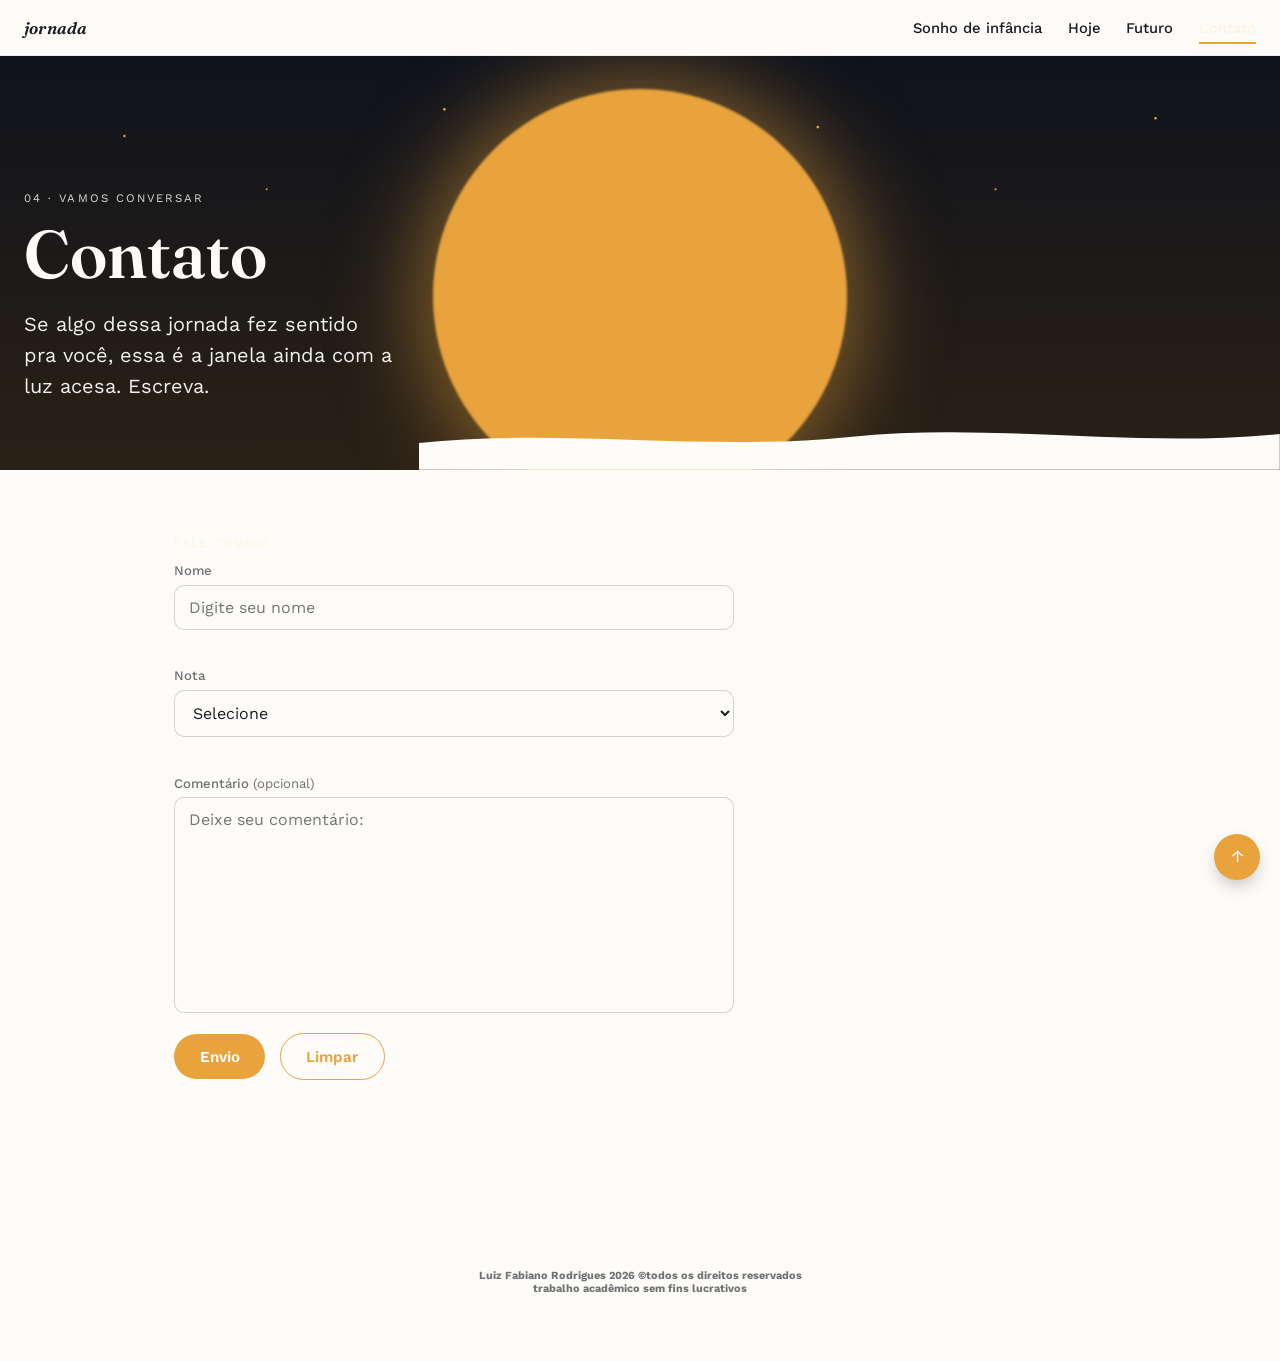
==== contato.html @ 237b1c19 "Add files via upload" ====
<!DOCTYPE html>
<html lang="pt-BR">
<head>
<meta charset="UTF-8">
<meta name="viewport" content="width=device-width, initial-scale=1.0">
<title>Contato — Jornada</title>
<link rel="icon" type="image/jpg" href="img/sol.jpg">
<link rel="stylesheet" href="styles.css">
</head>
<body class="page-contato">
<a class="skip-link" href="#conteudo">Pular para o conteúdo</a>

<nav class="menu" id="topo" aria-label="Navegação principal">
  <span class="menu__brand">jornada</span>
  <ul class="menu__links">
    <li><a href="index.html">Sonho de infância</a></li>
    <li><a href="hoje.html">Hoje</a></li>
    <li><a href="futuro.html">Futuro</a></li>
    <li><a href="contato.html" aria-current="page">Contato</a></li>
  </ul>
</nav>

<header class="horizon" id="horizon">
  <div class="horizon__glow" aria-hidden="true"></div>
  <svg class="horizon__stars" viewBox="0 0 1440 500" preserveAspectRatio="none" aria-hidden="true">
    <g fill="#e8a33d">
      <circle cx="140" cy="90" r="1.4"/><circle cx="300" cy="150" r="1.1"/><circle cx="500" cy="60" r="1.6"/>
      <circle cx="700" cy="130" r="1.2"/><circle cx="920" cy="80" r="1.5"/><circle cx="1120" cy="150" r="1.2"/>
      <circle cx="1300" cy="70" r="1.4"/>
    </g>
  </svg>
  <div class="horizon__content">
    <p class="eyebrow">04 · Vamos conversar</p>
    <h1 class="title">Contato</h1>
    <p class="lede">Se algo dessa jornada fez sentido pra você, essa é a janela ainda com a luz acesa. Escreva.</p>
  </div>
  <svg class="horizon__line" viewBox="0 0 1440 90" preserveAspectRatio="none" aria-hidden="true">
    <path d="M0,45 C240,20 480,60 720,35 C960,10 1200,55 1440,30 L1440,90 L0,90 Z"></path>
  </svg>
</header>

<main id="conteudo">
  <section class="contact-form-wrap">
    <p class="section-label">Fale comigo</p>
    <form name="form1" onsubmit="return processarform()" method="post">
      <div class="field" id="campo-nome">
        <label for="nome">Nome</label>
        <input type="text" size="30" id="nome" name="nome" placeholder="Digite seu nome">
        <span class="field__error" id="erro-nome"></span>
      </div>

      <div class="field" id="campo-nota">
        <label for="nota">Nota</label>
        <select id="nota" name="nota">
          <option value="">Selecione</option>
          <option value="0">0</option>
          <option value="1">1</option>
          <option value="2">2</option>
          <option value="3">3</option>
          <option value="4">4</option>
          <option value="5">5</option>
        </select>
        <span class="field__error" id="erro-nota"></span>
      </div>

      <div class="field" id="campo-comentario">
        <label for="comentario">Comentário <span class="field__optional">(opcional)</span></label>
        <textarea rows="10" cols="30" id="comentario" name="comentario" placeholder="Deixe seu comentário:"></textarea>
      </div>

      <input type="submit" class="btn" name="enviar" value="Envio">
      <input type="reset" class="btn btn--ghost" value="Limpar">
      <p class="form-status" id="status-envio" role="status" aria-live="polite"></p>
    </form>
  </section>
</main>



<script>
function processarform() {
  const nome = document.forms["form1"]["nome"];
  const nota = document.forms["form1"]["nota"];
  const status = document.getElementById("status-envio");

  const campoNome = document.getElementById("campo-nome");
  const campoNota = document.getElementById("campo-nota");
  const erroNome = document.getElementById("erro-nome");
  const erroNota = document.getElementById("erro-nota");

  const nomeValido = nome.value.trim().length >= 2;
  const notaValida = nota.value !== "";

  campoNome.classList.toggle("has-error", !nomeValido);
  erroNome.textContent = nomeValido ? "" : "Digite seu nome (mínimo 2 letras).";

  campoNota.classList.toggle("has-error", !notaValida);
  erroNota.textContent = notaValida ? "" : "Selecione uma nota.";

  if (!nomeValido || !notaValida) {
    status.dataset.state = "error";
    status.textContent = "Verifique os campos destacados acima.";
    return false;
  }

  status.dataset.state = "success";
  status.textContent = "Mensagem enviada! Obrigado por escrever — respondo em breve.";
  return false; 
}
</script>

<footer><h5>Luiz Fabiano Rodrigues 2026 &copytodos os direitos reservados <br> trabalho acadêmico sem fins lucrativos</h5></footer>
<a href="#horizon" class="back-to-top" aria-label="Voltar ao topo">↑</a>
</body>
</html>
---- styles.css ----
@import url('https://fonts.googleapis.com/css2?family=Fraunces:ital,opsz,wght@0,9..144,400;0,9..144,600;1,9..144,500&family=Work+Sans:wght@400;500;600&display=swap');

:root{
  --ink: #1c1b22;
  --paper: #fdfcf9;
  --muted: rgba(28,27,34,0.62);
  --radius: 18px;
  --maxw: 980px;



  /* trocadas por cada body.page-* abaixo */
  --sky-top: #cfd8e3;
  --sky-bottom: #f5efe4;
  --sun: #f2c14e;
  --accent: #6f5aa8;
  --accent-ink: #2b2440;
}

html{
    scroll-behavior: smooth;
}

@view-transition{
    navigation:auto;
}

::view-transition-group(root){
    animation-duration: .5s;
}
/* -------- fases do dia -------- */
body.page-sonho{
  --sky-top: #6a5a92;
  --sky-bottom: #f4a97e;
  --sun: #ffd9a0;
  --accent: #b8547a;
  --accent-ink: #4a2036;
}
body.page-hoje{
  --sky-top: #3f8fd1;
  --sky-bottom: #bfe3f2;
  --sun: #ffde7a;
  --accent: #1c5b7a;
  --accent-ink: #0f3546;
}
body.page-futuro{
  --sky-top: #060a17;
  --sky-bottom: #1c2b4a;
  --sun: #f4f1de;
  --accent: #8fa6d6;
  --accent-ink: #dfe7f7;
}
body.page-contato{
  --sky-top: #10131c;
  --sky-bottom: #2a2116;
  --sun: #e8a33d;
  --accent: #e8a33d;
  --accent-ink: #fff3dd;
}

*{ box-sizing: border-box; }
html{ scroll-behavior: smooth; }

body{
  margin: 0;
  font-family: 'Work Sans', sans-serif;
  color: var(--ink);
  background: var(--paper);
  -webkit-font-smoothing: antialiased;
}

a{ color: inherit; }

.skip-link{
  position:absolute; left:-999px; top:auto;
}
.skip-link:focus{
  position:fixed; left:1rem; top:1rem; z-index:100;
  background:var(--paper); padding:.6rem 1rem; border-radius:8px;
}

/* -------- horizonte (elemento assinatura) -------- */
.horizon{
  position: relative;
  overflow: hidden;
  background: linear-gradient(180deg, var(--sky-top) 0%, var(--sky-bottom) 100%);
  min-height: 62vh;
  display: flex;
  align-items: flex-end;
}
.page-contato .horizon{ min-height: 46vh; }

.horizon__glow{
  position: absolute;
  width: 46vmin; height: 46vmin;
  border-radius: 50%;
  background: var(--sun);
  filter: blur(1px);
  box-shadow: 0 0 90px 10px color-mix(in srgb, var(--sun) 55%, transparent);
  top: 58%;
  left: 50%;
  transform: translate(-50%, -50%);
  transition: top 1.2s ease, opacity 1.2s ease;
}
.page-sonho .horizon__glow{ top: 30%; }
.page-hoje .horizon__glow{ top: 14%; }
.page-futuro .horizon__glow{ width: 6vmin; height: 6vmin; top: 18%; left: 70%; box-shadow: 0 0 30px 4px color-mix(in srgb, var(--sun) 60%, transparent); }

.horizon__stars{ position:absolute; inset:0; opacity:0; transition: opacity 1.2s ease; }
.page-futuro .horizon__stars,
.page-contato .horizon__stars{ opacity: 1; }

.horizon__line{
  position: relative;
  width: 100%;
  display: block;
  fill: var(--paper);
}

.horizon__content{
  position: relative;
  z-index: 2;
  max-width: var(--maxw);
  margin: 0 auto;
  padding: 6.5rem 1.5rem 3rem;
  color: var(--paper);
}
.page-hoje .horizon__content,
.page-sonho .horizon__content{ color: #fff; text-shadow: 0 1px 18px rgba(0,0,0,.18); }

.eyebrow{
  font-family: 'Work Sans', sans-serif;
  letter-spacing: .18em;
  text-transform: uppercase;
  font-size: .72rem;
  opacity: .85;
  margin: 0 0 .9rem;
}

h1.title{
  font-family: 'Fraunces', serif;
  font-weight: 600;
  font-size: clamp(2.4rem, 6vw, 4.2rem);
  line-height: 1.04;
  margin: 0 0 1rem;
}

.lede{
  font-size: clamp(1.05rem, 1.6vw, 1.25rem);
  max-width: 46ch;
  line-height: 1.55;
  opacity: .95;
}

/* -------- navegação -------- */
nav.menu{
  position: sticky;
  top: 0;
  z-index: 10;
  display: flex;
  align-items: center;
  justify-content: space-between;
  gap: 1rem;
  padding: 1.1rem 1.5rem;
  background: color-mix(in srgb, var(--paper) 88%, transparent);
  backdrop-filter: blur(10px);
  border-bottom: 1px solid rgba(0,0,0,.06);
  flex-wrap: wrap;
}
.menu__brand{
  font-family: 'Fraunces', serif;
  font-weight: 600;
  font-style: italic;
  font-size: 1.05rem;
  letter-spacing: .01em;
}
.menu__links{
  list-style: none;
  display: flex;
  gap: 1.6rem;
  margin: 0;
  padding: 0;
  flex-wrap: wrap;
}
.menu__links a{
  text-decoration: none;
  font-size: .92rem;
  font-weight: 500;
  color: var(--ink);
  position: relative;
  padding: .3rem 0;
}
.menu__links a::after{
  content: "";
  position: absolute;
  left: 0; right: 100%;
  bottom: -2px;
  height: 2px;
  background: var(--accent);
  transition: right .25s ease;
}
.menu__links a:hover::after{ right: 0; }
.menu__links a[aria-current="page"]{ color: var(--accent-ink); }
.menu__links a[aria-current="page"]::after{ right: 0; }

/* -------- corpo das páginas -------- */
main{
  max-width: var(--maxw);
  margin: 0 auto;
  padding: 3.5rem 1.5rem 5rem;
}

.section-label{
  font-family: 'Work Sans', sans-serif;
  text-transform: uppercase;
  letter-spacing: .16em;
  font-size: .7rem;
  color: var(--accent-ink);
  margin-bottom: .8rem;
}

.prose{
  font-size: 1.08rem;
  line-height: 1.75;
  max-width: 62ch;
  color: var(--ink);
}
.prose p + p{ margin-top: 1.1rem; }

.timeline-strip{
  display: flex;
  gap: .6rem;
  margin: 3rem 0 0;
  flex-wrap: wrap;
}
.timeline-strip a{
  text-decoration: none;
  font-size: .82rem;
  padding: .5rem 1rem;
  border-radius: 999px;
  border: 1px solid rgba(0,0,0,.12);
  color: var(--muted);
}
.timeline-strip a[aria-current="page"]{
  border-color: var(--accent);
  color: var(--accent-ink);
  background: color-mix(in srgb, var(--accent) 12%, transparent);
}

footer{
  text-align: center;
  padding: 2.5rem 1.5rem 3rem;
  font-size: .82rem;
  color: var(--muted);
}

/* -------- contato -------- */
.contact-form-wrap{
  max-width: 560px;
}
@media (max-width: 760px){
  .horizon__content{ padding-top: 4.5rem; }
  nav.menu{ justify-content: center; text-align:center; }
}

.field{
  display: flex;
  flex-direction: column;
  gap: .4rem;
  margin-bottom: 1.25rem;
}
.field label{
  font-size: .82rem;
  font-weight: 500;
  color: var(--muted);
}
.field input,
.field textarea,
.field select{
  font-family: 'Work Sans', sans-serif;
  font-size: 1rem;
  padding: .75rem .9rem;
  border-radius: 10px;
  border: 1px solid rgba(0,0,0,.16);
  background: var(--paper);
  color: var(--ink);
  resize: none;
}
.field input:focus,
.field textarea:focus,
.field select:focus{
  outline: 2px solid var(--accent);
  outline-offset: 1px;
}
.field.has-error input,
.field.has-error textarea,
.field.has-error select{ border-color: #c74b3a; }
.field__optional{
  font-weight: 400;
  color: var(--muted);
  font-size: .82rem;
}
.field__error{
  font-size: .78rem;
  color: #c74b3a;
  min-height: 1em;
}

.btn{
  font-family: 'Work Sans', sans-serif;
  font-weight: 600;
  font-size: .95rem;
  padding: .85rem 1.6rem;
  border-radius: 999px;
  border: none;
  background: var(--accent);
  color: #fff;
  cursor: pointer;
  transition: transform .15s ease, box-shadow .15s ease;
}
.btn:hover{ transform: translateY(-1px); box-shadow: 0 8px 18px -8px var(--accent); }
.btn:disabled{ opacity: .6; cursor: progress; transform:none; box-shadow:none; }

.btn--ghost{
  background: transparent;
  color: var(--accent);
  border: 1.5px solid var(--accent);
  font-weight: 600;
  margin-left: .6rem;
}
.btn--ghost:hover{ box-shadow: none; background: color-mix(in srgb, var(--accent) 12%, transparent); }

.form-status{
  margin-top: 1rem;
  font-size: .9rem;
  min-height: 1.4em;
}
.form-status[data-state="success"]{ color: #2e7d4f; }
.form-status[data-state="error"]{ color: #c74b3a; }

/* -------- âncora / voltar ao topo -------- */
.back-to-top{
  position: fixed;
  right: 1.25rem;
  bottom: 1.25rem;
  z-index: 20;
  width: 46px;
  height: 46px;
  display: flex;
  align-items: center;
  justify-content: center;
  border-radius: 50%;
  background: var(--accent);
  color: #fff;
  text-decoration: none;
  font-size: 1.1rem;
  line-height: 1;
  box-shadow: 0 8px 20px -6px rgba(0,0,0,.35);
  transition: transform .15s ease, box-shadow .15s ease;
}
.back-to-top:hover{
  transform: translateY(-2px);
  box-shadow: 0 10px 24px -6px rgba(0,0,0,.4);
}
.back-to-top:focus-visible{
  outline: 2px solid var(--accent);
  outline-offset: 3px;
}

@media (prefers-reduced-motion: reduce){
  *{ transition: none !important; animation: none !important; }
}
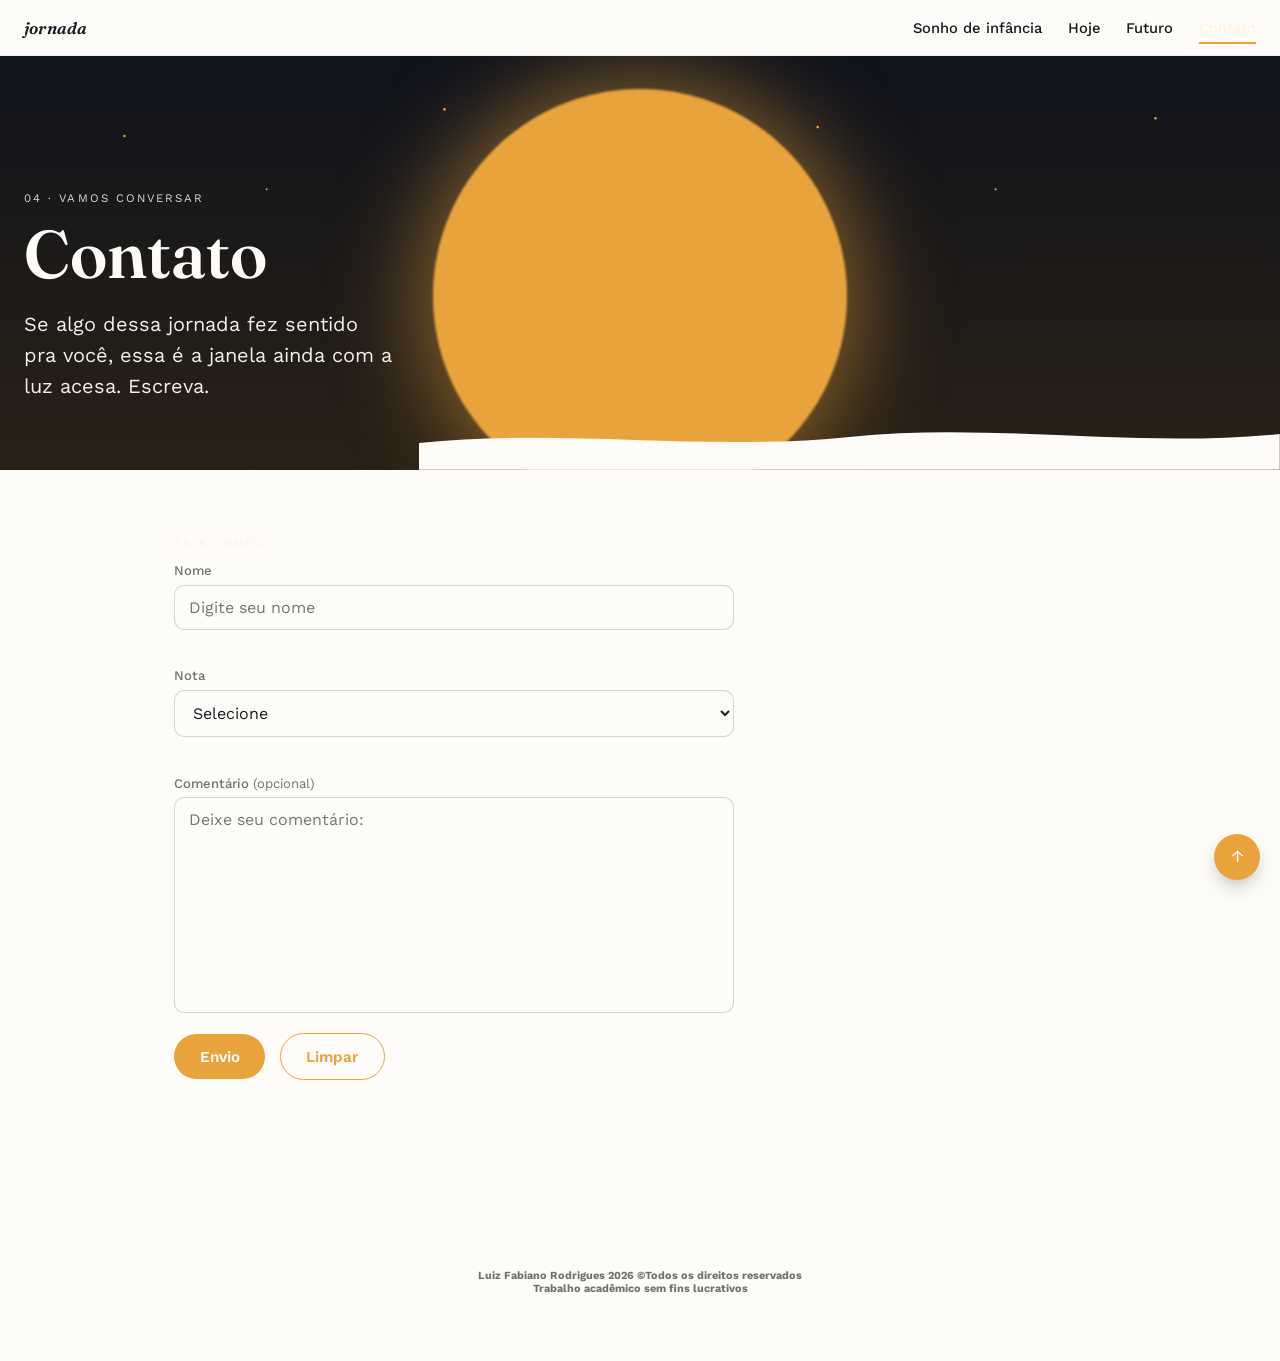
==== commit 3b745e0d: "Update contato.html" ====
--- a/contato.html
+++ b/contato.html
@@ -109,7 +109,7 @@
 }
 </script>
 
-<footer><h5>Luiz Fabiano Rodrigues 2026 &copytodos os direitos reservados <br> trabalho acadêmico sem fins lucrativos</h5></footer>
+<footer><h5>Luiz Fabiano Rodrigues 2026 &copyTodos os direitos reservados <br> Trabalho acadêmico sem fins lucrativos</h5></footer>
 <a href="#horizon" class="back-to-top" aria-label="Voltar ao topo">↑</a>
 </body>
-</html>+</html>
